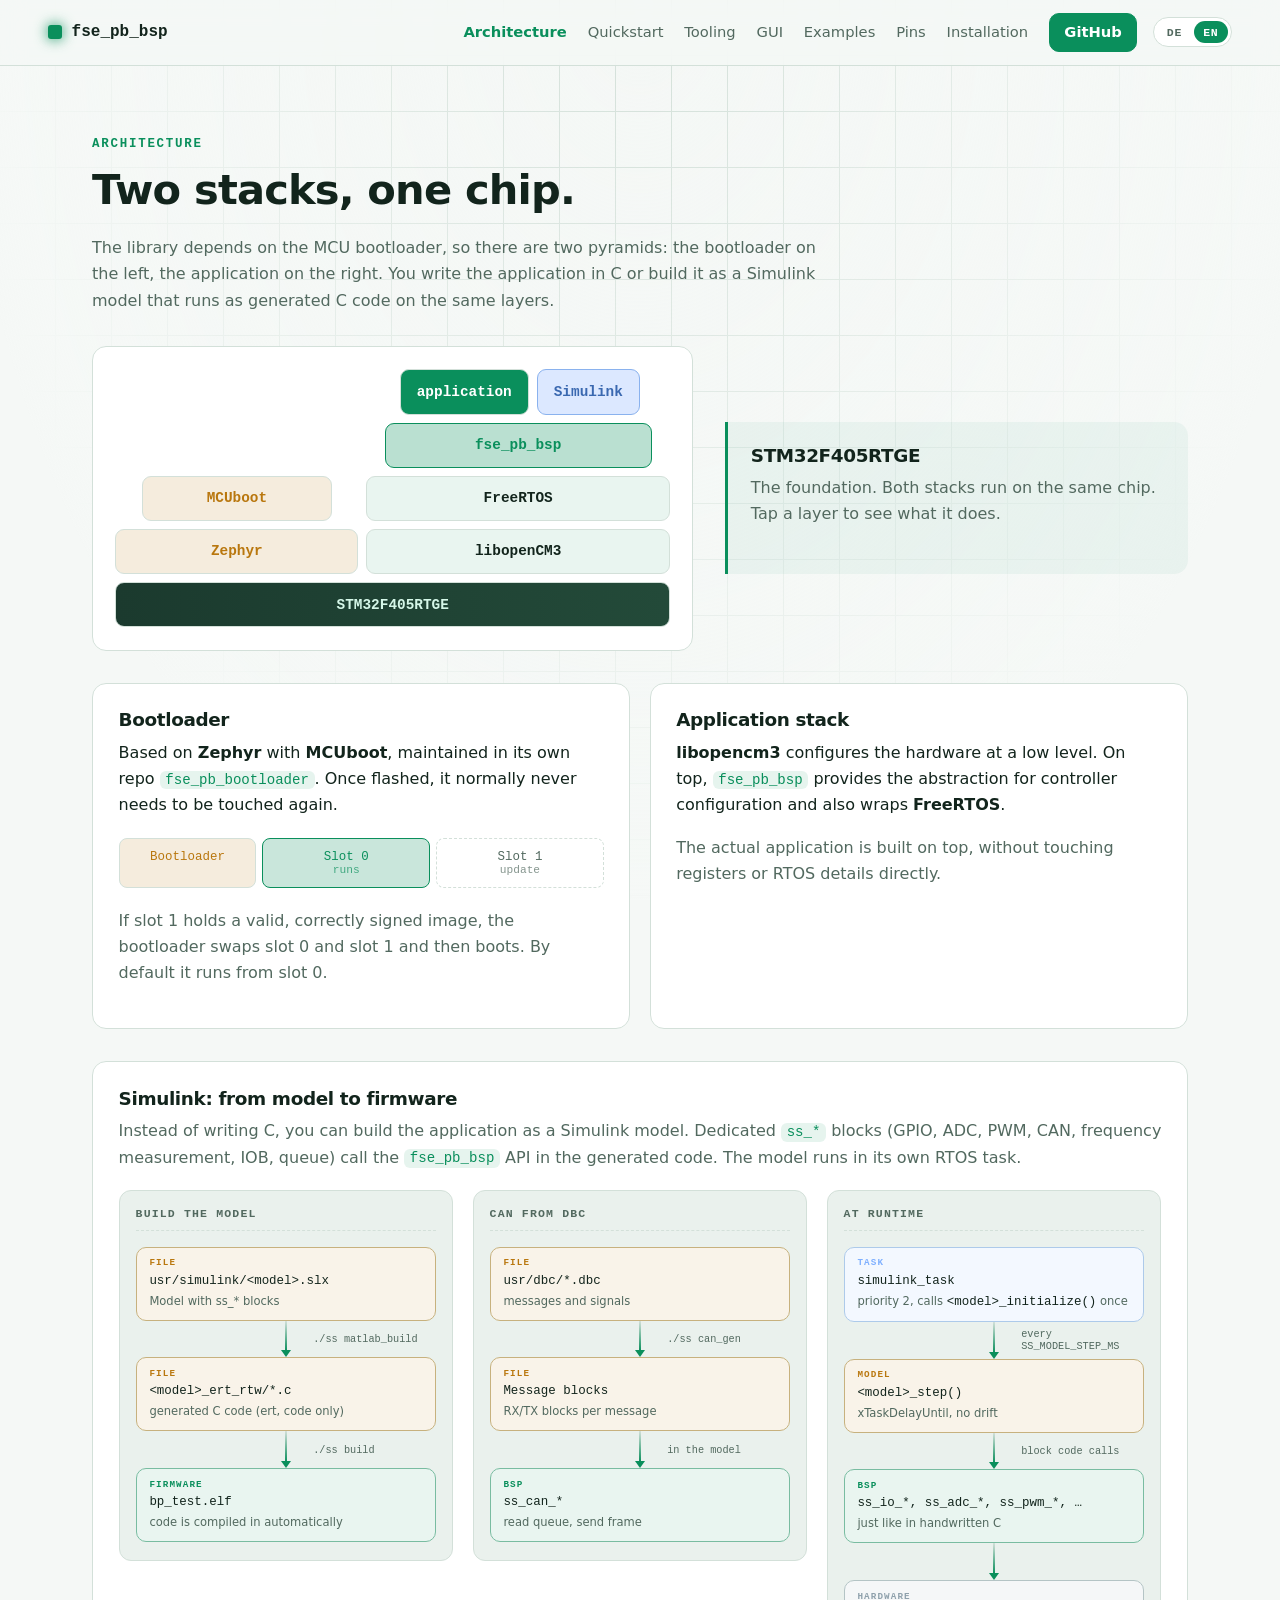
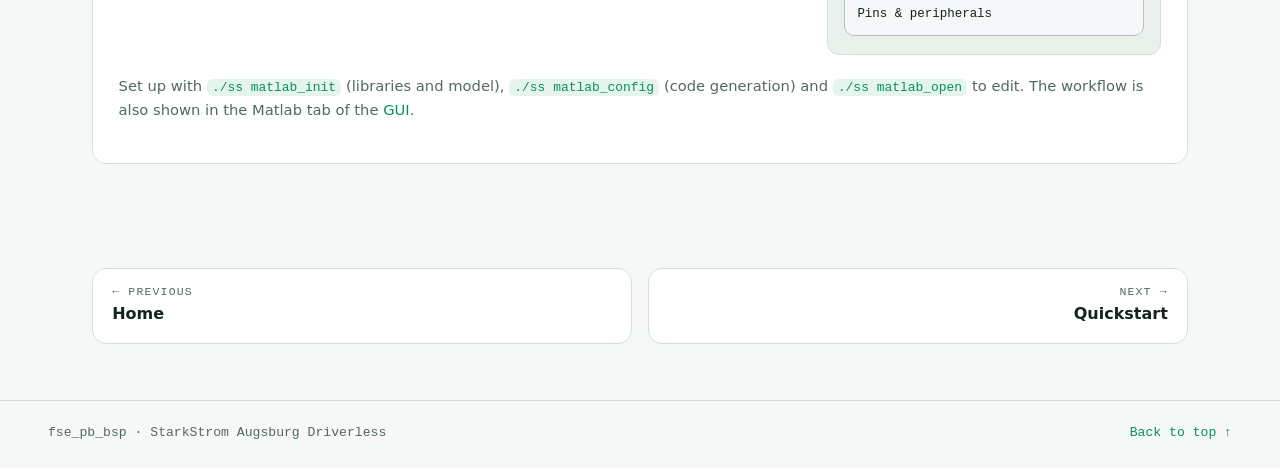
==== docs/architecture.html @ fa22a909 "Website: split into chapter subpages Home with chapter overview plus architecture, quickstart, tooli" ====
<!doctype html>
<html lang="de">
<head>
<meta charset="utf-8">
<meta name="viewport" content="width=device-width, initial-scale=1">
<title>Architektur – fse_pb_bsp</title>
<meta name="description" content="Bootloader- und Anwendungs-Stack, Simulink-Anbindung und der Weg vom Modell zur Firmware.">
<meta name="theme-color" content="#0b1210">
<link rel="icon" href="data:image/svg+xml,%3Csvg xmlns='http://www.w3.org/2000/svg' viewBox='0 0 32 32'%3E%3Crect width='32' height='32' rx='6' fill='%230b1210'/%3E%3Cpath d='M8 22V10h8a4 4 0 010 8H8' fill='none' stroke='%2333e6a0' stroke-width='3'/%3E%3C/svg%3E">
<link rel="stylesheet" href="css/style.css">
</head>
<body data-page="architecture">

<header class="nav">
  <a data-i="t1" class="brand" href="index.html"><span class="brand-mark"></span>fse_pb_bsp</a>
  <nav id="mainNav">
    <a data-i="t2" class="active" href="architecture.html">Architektur</a>
    <a data-i="t3" href="quickstart.html">Quickstart</a>
    <a data-i="t4" href="tooling.html">Tooling</a>
    <a data-i="t5" href="gui.html">GUI</a>
    <a data-i="t6" href="examples.html">Beispiele</a>
    <a data-i="t7" href="pins.html">Pins</a>
    <a data-i="t8" href="install.html">Installation</a>
    <a data-i="t9" class="btn btn-small" href="https://github.com/StarkStrom-Driverless/fse_pb_bsp">GitHub</a>
  </nav>
  <div class="lang" role="group" aria-label="Sprache / Language">
      <button type="button" data-lang="de" aria-pressed="true">DE</button>
      <button type="button" data-lang="en" aria-pressed="false">EN</button>
    </div>
  <button class="menu-btn" type="button" aria-label="Menu" aria-expanded="false" aria-controls="mainNav"><span></span><span></span><span></span></button>
</header>

<main id="top">

<section id="stack" class="block page">
  <div class="block-head">
    <p data-i="t32" class="eyebrow">Architektur</p>
    <h2 data-i="t33">Zwei Stacks, ein Chip.</h2>
    <p data-i="t34">Die Library hängt am MCU-Bootloader. Deshalb gibt es zwei Pyramiden: links der Bootloader, rechts die Anwendung. Diese schreibst du in C oder baust sie als Simulink-Modell, das als generierter C-Code auf denselben Schichten läuft.</p>
  </div>

  <div class="stack-wrap">
    <div class="stack" role="img" aria-label="Software-Pyramide: STM32F405RTGE als Basis, darauf links Zephyr und MCUboot, rechts libopenCM3, FreeRTOS, fse_pb_bsp und darüber application oder Simulink-Modell">
      <div class="col left">
        <div data-i="t35" class="lay l-boot" data-k="mcuboot">MCUboot</div>
        <div data-i="t36" class="lay l-boot" data-k="zephyr">Zephyr</div>
      </div>
      <div class="col right">
        <div class="lay-row">
          <div data-i="t37" class="lay l-app" data-k="app">application</div>
          <div data-i="t38" class="lay l-sim" data-k="sim">Simulink</div>
        </div>
        <div data-i="t39" class="lay l-bsp" data-k="bsp">fse_pb_bsp</div>
        <div data-i="t40" class="lay l-3p" data-k="rtos">FreeRTOS</div>
        <div data-i="t41" class="lay l-3p" data-k="ocm3">libopenCM3</div>
      </div>
      <div data-i="t42" class="lay l-hw" data-k="mcu">STM32F405RTGE</div>
    </div>

    <div class="stack-info" id="stackInfo">
      <h3 data-i="t43">STM32F405RTGE</h3>
      <p data-i="t44">Das Fundament. Beide Stacks laufen auf demselben Chip. Tippe auf eine Schicht, um zu sehen, was sie tut.</p>
    </div>
  </div>

  <div class="cards two">
    <article class="card">
      <h3 data-i="t45">Bootloader</h3>
      <p data-i="t46">Basiert auf <strong data-i="t47">Zephyr</strong> mit <strong data-i="t48">MCUboot</strong>, gepflegt im eigenen Repo <code>fse_pb_bootloader</code>.
         Einmal geflasht, muss er normalerweise nie wieder angefasst werden.</p>
      <div class="slots">
        <div data-i="t49" class="slot boot">Bootloader</div>
        <div data-i="t50" class="slot s0">Slot 0 <small data-i="t51">läuft</small></div>
        <div data-i="t52" class="slot s1">Slot 1 <small data-i="t53">Update</small></div>
      </div>
      <p data-i="t54" class="muted">Liegt in Slot 1 ein gültiges, korrekt signiertes Image, tauscht der Bootloader Slot 0 und Slot 1 und startet dann. Standardmäßig läuft er aus Slot 0.</p>
    </article>
    <article class="card">
      <h3 data-i="t55">Anwendungs-Stack</h3>
      <p data-i="t56"><strong data-i="t57">libopencm3</strong> konfiguriert die Hardware auf niedriger Ebene. <code>fse_pb_bsp</code> liefert
         darüber die Abstraktion für Controller-Konfiguration und kapselt außerdem <strong data-i="t58">FreeRTOS</strong>.</p>
      <p data-i="t59" class="muted">Darauf entsteht die eigentliche Anwendung, ohne Register oder RTOS-Details direkt anzufassen.</p>
    </article>
  </div>

  <div class="sim">
    <h3 data-i="t60">Simulink: vom Modell zur Firmware</h3>
    <p data-i="t61" class="muted">Statt C zu schreiben, kannst du die Anwendung als Simulink-Modell bauen. Eigene <code>ss_*</code>-Blöcke (GPIO, ADC, PWM, CAN, Frequenzmessung, IOB, Queue) rufen im generierten Code die <code>fse_pb_bsp</code>-API auf. Das Modell läuft in einem eigenen RTOS-Task.</p>
    <div class="ex-lanes">
      <div class="lane">
        <div data-i="t62" class="lane-t">Modell bauen</div>
        <div class="lane-row">
          <div class="nd n-obj"><span data-i="t63" class="tag">Datei</span><code>usr/simulink/&lt;model&gt;.slx</code><small data-i="t64">Modell mit ss_*-Blöcken</small></div>
          <div class="arr"><span data-i="t65">./ss matlab_build</span></div>
          <div class="nd n-obj"><span data-i="t66" class="tag">Datei</span><code>&lt;model&gt;_ert_rtw/*.c</code><small data-i="t67">generierter C-Code (ert, nur Code)</small></div>
          <div class="arr"><span data-i="t68">./ss build</span></div>
          <div class="nd n-api"><span data-i="t69" class="tag">Firmware</span><code>bp_test.elf</code><small data-i="t70">Code wird automatisch mitkompiliert</small></div>
        </div>
      </div>
      <div class="lane">
        <div data-i="t71" class="lane-t">CAN aus DBC</div>
        <div class="lane-row">
          <div class="nd n-obj"><span data-i="t72" class="tag">Datei</span><code>usr/dbc/*.dbc</code><small data-i="t73">Botschaften und Signale</small></div>
          <div class="arr"><span data-i="t74">./ss can_gen</span></div>
          <div class="nd n-obj"><span data-i="t75" class="tag">Datei</span><code data-i="c1">Message-Blöcke</code><small data-i="t76">RX/TX-Blöcke pro Botschaft</small></div>
          <div class="arr"><span data-i="t77">im Modell</span></div>
          <div class="nd n-api"><span data-i="t78" class="tag">bsp</span><code>ss_can_*</code><small data-i="t79">Queue lesen, Frame senden</small></div>
        </div>
      </div>
      <div class="lane">
        <div data-i="t80" class="lane-t">Zur Laufzeit</div>
        <div class="lane-row">
          <div class="nd n-task"><span data-i="t81" class="tag">Task</span><code>simulink_task</code><small data-i="t82">Priorität 2, ruft <code>&lt;model&gt;_initialize()</code> einmal auf</small></div>
          <div class="arr"><span data-i="t83">alle SS_MODEL_STEP_MS</span></div>
          <div class="nd n-obj"><span data-i="t84" class="tag">Modell</span><code>&lt;model&gt;_step()</code><small data-i="t85">xTaskDelayUntil, kein Drift</small></div>
          <div class="arr"><span data-i="t86">Block-Code ruft</span></div>
          <div class="nd n-api"><span data-i="t87" class="tag">bsp</span><code>ss_io_*, ss_adc_*, ss_pwm_*, …</code><small data-i="t88">wie in handgeschriebenem C</small></div>
          <div class="arr"><span></span></div>
          <div class="nd n-hw"><span data-i="t89" class="tag">Hardware</span><code data-i="c2">Pins &amp; Peripherie</code></div>
        </div>
      </div>
    </div>
    <p data-i="t90" class="note">Einrichtung mit <code>./ss matlab_init</code> (Libraries und Modell), <code>./ss matlab_config</code> (Code-Generierung) und <code>./ss matlab_open</code> zum Bearbeiten. Der Ablauf ist auch im Matlab-Tab der <a data-i="t91" href="gui.html">GUI</a> zu sehen.</p>
  </div>
</section>

<nav class="pager" aria-label="Kapitel"><a class="prev" href="index.html"><small data-i="n1">Zurück</small><span data-i="n3">Startseite</span></a><a class="next" href="quickstart.html"><small data-i="n2">Weiter</small><span data-i="t3">Quickstart</span></a></nav>

</main>

<footer class="foot">
  <span data-i="t271">fse_pb_bsp · StarkStrom Augsburg Driverless</span>
  <a data-i="t272" href="#top">Nach oben ↑</a>
</footer>

<script src="js/i18n.js"></script>
<script src="js/main.js"></script>
</body>
</html>
---- docs/css/style.css ----
:root {
  --bg: #0b1210;
  --bg2: #0f1a16;
  --panel: #121f1a;
  --line: #1f322a;
  --text: #dbe8e2;
  --muted: #8ba399;
  --accent: #33e6a0;
  --accent2: #f5b942;
  --accent-ink: #04140d;
  --code-bg: #08100d;
  --mono: ui-monospace, "JetBrains Mono", "Cascadia Code", "SF Mono", Menlo, Consolas, monospace;
  --sans: "Inter", system-ui, -apple-system, "Segoe UI", Roboto, "Helvetica Neue", sans-serif;
  --r: 14px;
}
:root[data-theme="light"] {
  --bg: #f5f8f6; --bg2: #eaf1ed; --panel: #ffffff; --line: #d3e0d9;
  --text: #12241c; --muted: #52695f; --accent: #0a8f5c; --accent2: #b9770e;
  --accent-ink: #ffffff; --code-bg: #0e1a15;
}
@media (prefers-color-scheme: light) {
  :root:not([data-theme="dark"]) {
    --bg: #f5f8f6; --bg2: #eaf1ed; --panel: #ffffff; --line: #d3e0d9;
    --text: #12241c; --muted: #52695f; --accent: #0a8f5c; --accent2: #b9770e;
    --accent-ink: #ffffff; --code-bg: #0e1a15;
  }
}

* { box-sizing: border-box; }
html { scroll-behavior: smooth; scroll-padding-top: 76px; }
body {
  overflow-x: clip;
  margin: 0; background: var(--bg); color: var(--text);
  font: 16px/1.65 var(--sans); -webkit-font-smoothing: antialiased;
  background-image:
    linear-gradient(var(--line) 1px, transparent 1px),
    linear-gradient(90deg, var(--line) 1px, transparent 1px);
  background-size: 56px 56px;
  background-position: -1px -1px;
  background-attachment: fixed;
}
body::before {
  content: ""; position: fixed; inset: 0; z-index: -1; pointer-events: none;
  background: radial-gradient(ellipse at 50% 0%, transparent 0%, var(--bg) 75%);
}
a { color: var(--accent); text-decoration: none; }
a:hover { text-decoration: underline; }
code { font-family: var(--mono); font-size: .88em; background: color-mix(in srgb, var(--accent) 10%, transparent); color: var(--accent); padding: .1em .4em; border-radius: 6px; }
h1, h2, h3 { line-height: 1.15; margin: 0 0 .5em; letter-spacing: -.02em; }
h2 { font-size: clamp(1.8rem, 3.5vw, 2.6rem); }
h3 { font-size: 1.15rem; }
p { margin: 0 0 1em; }
.muted { color: var(--muted); }
.eyebrow { font: 600 .78rem/1 var(--mono); letter-spacing: .14em; text-transform: uppercase; color: var(--accent); margin-bottom: 1rem; }

/* nav */
.nav {
  position: sticky; top: 0; z-index: 50; display: flex; align-items: center; justify-content: space-between;
  gap: 1rem; padding: .8rem clamp(1rem, 4vw, 3rem);
  background: color-mix(in srgb, var(--bg) 82%, transparent); backdrop-filter: blur(12px);
  border-bottom: 1px solid var(--line);
}
.brand { display: flex; align-items: center; gap: .6rem; font: 700 1rem var(--mono); color: var(--text); }
.brand:hover { text-decoration: none; }
.brand-mark { width: 14px; height: 14px; border-radius: 3px; background: var(--accent); box-shadow: 0 0 14px var(--accent); }
.nav nav { display: flex; align-items: center; gap: 1.3rem; }
.nav nav a { color: var(--muted); font-size: .92rem; }
.nav nav a:hover { color: var(--text); text-decoration: none; }
.nav nav a.btn { color: var(--accent-ink); }

/* buttons */
.btn {
  display: inline-block; padding: .8rem 1.4rem; border-radius: 10px; font-weight: 600;
  background: var(--accent); color: var(--accent-ink); border: 1px solid var(--accent);
  transition: transform .15s, box-shadow .15s;
}
.btn:hover { text-decoration: none; transform: translateY(-2px); box-shadow: 0 8px 26px color-mix(in srgb, var(--accent) 35%, transparent); }
.btn-ghost { background: transparent; color: var(--text); border-color: var(--line); }
.btn-ghost:hover { border-color: var(--accent); box-shadow: none; }
.btn-small { padding: .4rem .9rem; font-size: .88rem; }

main { max-width: 1160px; margin: 0 auto; padding: 0 clamp(1rem, 4vw, 2rem); }

/* hero */
.hero { display: grid; grid-template-columns: 1.05fr .95fr; gap: 3rem; align-items: center; padding: clamp(3rem, 9vw, 7rem) 0 3rem; }
.hero h1 { font-size: clamp(2.4rem, 6vw, 4.4rem); }
.grad { background: linear-gradient(100deg, var(--accent), var(--accent2)); -webkit-background-clip: text; background-clip: text; color: transparent; }
.lead { font-size: 1.15rem; color: var(--muted); max-width: 34em; }
.lead strong { color: var(--text); }
.cta { display: flex; flex-wrap: wrap; gap: .8rem; margin: 1.6rem 0; }
.cta.center { justify-content: center; }
.chips { display: flex; flex-wrap: wrap; gap: .5rem; list-style: none; padding: 0; margin: 0; }
.chips li { font: .78rem var(--mono); padding: .3rem .7rem; border: 1px solid var(--line); border-radius: 999px; color: var(--muted); background: var(--panel); }

.terminal { background: var(--code-bg); border: 1px solid var(--line); border-radius: var(--r); box-shadow: 0 30px 80px -30px rgba(0,0,0,.6), 0 0 0 1px color-mix(in srgb, var(--accent) 8%, transparent); overflow: hidden; }
.term-bar { display: flex; align-items: center; gap: 6px; padding: .6rem .9rem; background: #0d1a15; border-bottom: 1px solid var(--line); }
.term-bar i { width: 10px; height: 10px; border-radius: 50%; background: #2a3f36; }
.term-bar i:nth-child(1) { background: #ef6b5b; } .term-bar i:nth-child(2) { background: #f5b942; } .term-bar i:nth-child(3) { background: #33e6a0; }
.term-bar span { margin-left: auto; font: .75rem var(--mono); color: #6f8a7e; }
#term { margin: 0; padding: 1.1rem 1.2rem; min-height: 19em; font: .84rem/1.7 var(--mono); color: #c9ddd3; white-space: pre-wrap; }
#term .p { color: var(--accent); } #term .o { color: #7f9a8d; } #term .ok { color: #33e6a0; }
#term .cur { display: inline-block; width: .55em; height: 1.05em; background: var(--accent); vertical-align: -2px; animation: blink 1s steps(1) infinite; }
@keyframes blink { 50% { opacity: 0; } }

/* facts */
.facts { display: grid; grid-template-columns: repeat(4, 1fr); border: 1px solid var(--line); border-radius: var(--r); background: var(--panel); overflow: hidden; margin-bottom: 2rem; }
.facts div { padding: 1.4rem 1.5rem; border-right: 1px solid var(--line); }
.facts div:last-child { border-right: 0; }
.facts b { display: block; font: 700 2.2rem/1 var(--mono); color: var(--accent); margin-bottom: .4rem; }
.facts span { color: var(--muted); font-size: .88rem; line-height: 1.4; display: block; }

/* blocks */
.block { padding: clamp(3rem, 7vw, 5.5rem) 0; }
.block.alt { position: relative; }
.block.alt::before { content: ""; position: absolute; inset: 0 calc(50% - 50vw); background: color-mix(in srgb, var(--bg2) 88%, transparent); border-block: 1px solid var(--line); z-index: -1; }
.block-head { max-width: 46em; margin-bottom: 2rem; }
.block-head p:not(.eyebrow) { color: var(--muted); }

.cards { display: grid; gap: 1.2rem; margin-top: 2rem; }
.cards.two { grid-template-columns: 1fr 1fr; }
.card { background: var(--panel); border: 1px solid var(--line); border-radius: var(--r); padding: 1.6rem; }

/* stack diagram */
.stack-wrap { display: grid; grid-template-columns: 1.3fr 1fr; gap: 2rem; align-items: center; }
.stack { display: grid; grid-template-columns: 1fr 1.25fr; grid-template-rows: auto auto; gap: 8px 8px; background: var(--panel); border: 1px solid var(--line); border-radius: var(--r); padding: 1.4rem; align-items: end; }
.stack .col { display: flex; flex-direction: column; gap: 8px; }
.stack .l-hw { grid-column: 1 / -1; }
.lay { padding: .85rem 1rem; text-align: center; border-radius: 9px; font: 600 .9rem var(--mono); border: 1px solid var(--line); cursor: pointer; transition: transform .15s, box-shadow .15s, border-color .15s; user-select: none; }
.lay:hover, .lay.on { transform: translateY(-2px); border-color: var(--accent); box-shadow: 0 6px 20px -8px var(--accent); }
.l-hw { background: linear-gradient(90deg, #1b3a2e, #234a39); color: #d5f7e8; }
.l-boot { background: color-mix(in srgb, var(--accent2) 14%, var(--panel)); color: var(--accent2); }
.l-3p { background: color-mix(in srgb, var(--accent) 9%, var(--panel)); color: var(--text); }
.l-bsp { background: color-mix(in srgb, var(--accent) 28%, var(--panel)); color: var(--accent); border-color: var(--accent); }
.l-app { background: var(--accent); color: var(--accent-ink); width: 72%; margin: 0 auto; }
.col.right .l-3p, .col.right .l-bsp { width: 100%; }
.col.right .l-bsp { width: 88%; margin: 0 auto; }
.col.right .l-app { width: 76%; }
.col.left .lay { width: 100%; }
.col.left .lay:first-child { width: 78%; margin: 0 auto; }
.stack-info { padding: 1.4rem; border-left: 3px solid var(--accent); background: color-mix(in srgb, var(--accent) 5%, transparent); border-radius: 0 var(--r) var(--r) 0; min-height: 9.5rem; }
.stack-info p { color: var(--muted); margin: 0; }

.slots { display: flex; gap: 6px; margin: 1.2rem 0; font: .78rem var(--mono); }
.slot { padding: .7rem .5rem; border-radius: 8px; text-align: center; border: 1px solid var(--line); flex: 1; }
.slot small { display: block; opacity: .7; font-size: .7rem; }
.slot.boot { flex: .8; background: color-mix(in srgb, var(--accent2) 14%, var(--panel)); color: var(--accent2); }
.slot.s0 { background: color-mix(in srgb, var(--accent) 22%, var(--panel)); color: var(--accent); border-color: var(--accent); }
.slot.s1 { border-style: dashed; color: var(--muted); }

/* code */
.code { position: relative; margin: 0; background: var(--code-bg); border: 1px solid var(--line); border-radius: var(--r); padding: 1.2rem 1.3rem; overflow-x: auto; font: .84rem/1.7 var(--mono); color: #cfe3d9; }
.code code { background: none; color: inherit; padding: 0; font-size: inherit; }
.code.inline { display: inline-block; padding: .7rem 1.1rem; margin-top: .4rem; }
.code.big { margin-top: 1.2rem; }
.code .c { color: #6c8778; font-style: italic; } .code .k { color: #f5b942; } .code .s { color: #7fd6ff; }
.code .t { color: #c39bff; } .code .f { color: #33e6a0; }
.copy { position: absolute; top: .5rem; right: .5rem; font: .7rem var(--mono); padding: .25rem .6rem; border-radius: 6px; background: #14261f; color: #8ba399; border: 1px solid var(--line); cursor: pointer; opacity: 0; transition: opacity .15s; }
.code:hover .copy, .copy:focus { opacity: 1; }
.copy.done { color: var(--accent); }
@media (hover: none) { .copy { opacity: 1; } }

/* tabs */
.tab-list { display: inline-flex; padding: 4px; gap: 4px; background: var(--panel); border: 1px solid var(--line); border-radius: 12px; margin-bottom: 1.4rem; }
.tab-list button { font: 600 .9rem var(--sans); color: var(--muted); background: none; border: 0; padding: .55rem 1.1rem; border-radius: 9px; cursor: pointer; }
.tab-list button[aria-selected="true"] { background: var(--accent); color: var(--accent-ink); }
.split { display: grid; grid-template-columns: 1.1fr 1fr; gap: 2rem; align-items: start; }
.ticks { list-style: none; padding: 0; margin: 0; }
.ticks li { position: relative; padding: .45rem 0 .45rem 1.8rem; border-bottom: 1px dashed var(--line); }
.ticks li::before { content: "✓"; position: absolute; left: 0; color: var(--accent); font-weight: 700; }
.callout { padding: 1rem 1.2rem; border-left: 3px solid var(--accent2); background: color-mix(in srgb, var(--accent2) 8%, transparent); border-radius: 0 10px 10px 0; }

/* commands */
.cmd-grid { display: grid; grid-template-columns: repeat(2, 1fr); gap: 1rem; margin-top: 1.5rem; }
.cmd-grid.three { grid-template-columns: repeat(3, 1fr); margin-top: 0; }
.cmd { background: var(--panel); border: 1px solid var(--line); border-radius: var(--r); padding: 1.2rem 1.3rem; transition: border-color .15s, transform .15s; }
.cmd:hover { border-color: var(--accent); transform: translateY(-2px); }
.cmd > code { display: block; background: none; padding: 0; color: var(--accent); font-size: .92rem; margin-bottom: .5rem; word-break: break-word; }
.cmd p { margin: 0; color: var(--muted); font-size: .92rem; }
.cmd.hot { border-color: color-mix(in srgb, var(--accent) 55%, var(--line)); background: color-mix(in srgb, var(--accent) 6%, var(--panel)); }
.cmd.wide { grid-column: 1 / -1; }
.note { color: var(--muted); font-size: .92rem; margin-top: 1.2rem; }


.steps { list-style: none; padding: 0; margin: 1rem 0 1.4rem; display: grid; gap: .8rem; }
.steps li { display: flex; gap: 1rem; align-items: flex-start; background: var(--panel); border: 1px solid var(--line); border-radius: var(--r); padding: 1rem 1.2rem; }
.steps li > span { flex: none; width: 2rem; height: 2rem; border-radius: 50%; display: grid; place-items: center; font: 700 .9rem var(--mono); background: var(--accent); color: var(--accent-ink); }

/* pins */
.pin-tools { display: grid; gap: .9rem; margin-bottom: 1.2rem; }
#pinSearch { width: 100%; max-width: 26rem; font: 1rem var(--mono); padding: .75rem 1rem; border-radius: 10px; border: 1px solid var(--line); background: var(--panel); color: var(--text); }
#pinSearch:focus { outline: 2px solid var(--accent); outline-offset: 1px; }
.filters, .ports { display: flex; flex-wrap: wrap; gap: .45rem; }
.filters button, .ports button { font: 600 .8rem var(--mono); padding: .4rem .8rem; border-radius: 999px; border: 1px solid var(--line); background: var(--panel); color: var(--muted); cursor: pointer; }
.filters button[aria-pressed="true"], .ports button[aria-pressed="true"] { background: var(--accent); color: var(--accent-ink); border-color: var(--accent); }
.table-scroll { overflow-x: auto; border: 1px solid var(--line); border-radius: var(--r); background: var(--panel); }
.pins { width: 100%; border-collapse: collapse; font: .84rem var(--mono); min-width: 720px; }
.pins th { text-align: left; padding: .7rem .8rem; color: var(--muted); font-weight: 600; border-bottom: 1px solid var(--line); background: var(--bg2); position: sticky; top: 0; }
.pins td { padding: .5rem .8rem; border-bottom: 1px solid var(--line); white-space: nowrap; }
.pins tr:last-child td { border-bottom: 0; }
.pins tbody tr:hover { background: color-mix(in srgb, var(--accent) 6%, transparent); }
.pins td:first-child { font-weight: 700; color: var(--text); }
.pins .yes { color: var(--accent); }
.pins .sig { color: var(--accent2); }
.pins .none td:first-child { color: var(--muted); font-weight: 400; }
.pins mark { background: color-mix(in srgb, var(--accent2) 35%, transparent); color: inherit; border-radius: 3px; }

/* closing */
.closing { text-align: center; padding: clamp(3rem, 8vw, 6rem) 1rem; margin: 2rem 0 4rem; border: 1px solid var(--line); border-radius: 22px; background: radial-gradient(ellipse at 50% 120%, color-mix(in srgb, var(--accent) 22%, transparent), transparent 65%), var(--panel); }
.closing p { color: var(--muted); }
.foot { display: flex; justify-content: space-between; flex-wrap: wrap; gap: 1rem; padding: 1.5rem clamp(1rem, 4vw, 3rem); border-top: 1px solid var(--line); color: var(--muted); font: .82rem var(--mono); }

/* responsive */
@media (max-width: 900px) {
  .hero, .stack-wrap, .split, .cards.two { grid-template-columns: 1fr; }
  .facts { grid-template-columns: 1fr 1fr; }
  .facts div:nth-child(2) { border-right: 0; }
  .facts div:nth-child(-n+2) { border-bottom: 1px solid var(--line); }
  .cmd-grid, .cmd-grid.three { grid-template-columns: 1fr; }
}
@media (prefers-reduced-motion: reduce) {
  html { scroll-behavior: auto; }
  * { transition: none !important; animation: none !important; }
}

/* gui mockup */
.gui-win { background: var(--code-bg); border: 1px solid var(--line); border-radius: var(--r); overflow: hidden; box-shadow: 0 30px 80px -40px rgba(0,0,0,.6); color: #cfe3d9; font: .85rem/1.5 var(--mono); }
.gui-bar { display: flex; align-items: center; justify-content: space-between; padding: .5rem .8rem; background: #0d1a15; border-bottom: 1px solid var(--line); gap: 1rem; }
.gui-tabs { margin: 0; background: transparent; border: 0; padding: 0; }
.gui-tabs button { font-family: var(--mono); font-size: .8rem; padding: .4rem .9rem; color: #8ba399; }
.gui-tabs button[aria-selected="true"] { background: #1c3a2e; color: #33e6a0; }
.gui-title { font-size: .72rem; color: #6f8a7e; }
.gui-body { display: grid; grid-template-columns: 1fr 1fr; gap: 1.5rem; padding: 1.2rem 1.4rem; min-height: 21rem; }
.gui-body[hidden] { display: none; }
.gui-body.single { grid-template-columns: 1fr; }
.gui-col h4 { margin: 1rem 0 .5rem; padding-bottom: .3rem; border-bottom: 1px solid #1f322a; font-size: .74rem; letter-spacing: .1em; text-transform: uppercase; color: #6f8a7e; font-weight: 600; }
.gui-col h4:first-child { margin-top: 0; }
.gui-col h4 small { text-transform: none; letter-spacing: 0; margin-left: .6rem; color: #56705f; }
.gui-col p { margin: .3rem 0; }
.gui-col .muted { color: #6f8a7e; font-family: var(--sans); margin-top: 1rem; }
.gui-col code { background: #14261f; }
.dot { display: inline-block; width: 9px; height: 9px; border-radius: 50%; margin: 0 .4rem 0 .8rem; background: #4a5a52; }
.gui-col p > .dot:first-child { margin-left: 0; }
.dot.ok { background: #33e6a0; } .dot.warn { background: #f5b942; } .dot.bad { background: #ef6b5b; } .dot.idle { background: #4a5a52; }
.kv span { display: inline-block; min-width: 7.5em; color: #6f8a7e; }
.kv em { font-style: normal; color: #8ba399; margin-left: .4rem; }
.meter { display: grid; grid-template-columns: 3.5em 1fr 3em; gap: .6rem; align-items: center; margin: .35rem 0; }
.meter label { color: #6f8a7e; }
.bar { height: 8px; border-radius: 4px; background: #14261f; overflow: hidden; }
.bar b { display: block; height: 100%; background: linear-gradient(90deg, #33e6a0, #f5b942); }
.btnrow { display: flex; flex-wrap: wrap; gap: .5rem; margin: .8rem 0 .3rem; }
.gui-win u { text-decoration: none; padding: .35rem .8rem; background: #14261f; border: 1px solid #234437; border-radius: 6px; color: #cfe3d9; cursor: default; }
.gui-win u.hot { background: #1c3a2e; border-color: #33e6a0; color: #33e6a0; }
.ex-list { display: flex; flex-wrap: wrap; gap: .5rem; margin: .6rem 0; }
.flow { display: flex; align-items: stretch; flex-wrap: wrap; gap: .4rem; margin: 1rem 0; }
.flow > i { align-self: center; color: #56705f; font-style: normal; }
.fb { flex: 1 1 8.5rem; padding: .7rem .8rem; border: 1px solid #234437; border-left-width: 4px; border-radius: 8px; background: #101d18; }
.fb b { display: block; font-weight: 600; } .fb small { color: #8ba399; font-size: .74rem; }
.fb.ok { border-left-color: #33e6a0; } .fb.warn { border-left-color: #f5b942; } .fb.bad { border-left-color: #ef6b5b; } .fb.idle { border-left-color: #4a5a52; }
.legend { color: #8ba399; font-size: .78rem; }
.gui-log { padding: .6rem 1.4rem; border-top: 1px solid var(--line); background: #08100d; font-size: .78rem; color: #8ba399; }
.gui-log .p { color: #33e6a0; } .gui-log .ok { color: #33e6a0; }
@media (max-width: 900px) { .gui-body { grid-template-columns: 1fr; } .flow > i { display: none; } }

/* windows steps */
.steps.compact li { padding: .8rem 1rem; }
.steps.compact { margin-top: .6rem; }

/* example internals */
.under { margin-top: 3rem; padding: 1.6rem; background: var(--panel); border: 1px solid var(--line); border-radius: var(--r); }
.ex-pick { display: flex; flex-wrap: wrap; gap: .4rem; margin: 1rem 0 1.4rem; }
.ex-pick button { font: 600 .8rem var(--mono); padding: .4rem .8rem; border-radius: 8px; border: 1px solid var(--line); background: var(--bg2); color: var(--muted); cursor: pointer; }
.ex-pick button:hover { border-color: var(--accent); color: var(--text); }
.ex-pick button[aria-selected="true"] { background: var(--accent); color: var(--accent-ink); border-color: var(--accent); }
.ex-sum { font-size: 1.05rem; margin-bottom: 1.2rem; }
.ex-lanes { display: grid; grid-template-columns: repeat(auto-fit, minmax(17rem, 1fr)); gap: 1.2rem; align-items: start; }
.lane { background: var(--bg2); border: 1px solid var(--line); border-radius: 12px; padding: 1rem 1rem 1.1rem; }
.lane-t { font: 600 .72rem var(--mono); letter-spacing: .1em; text-transform: uppercase; color: var(--muted); margin-bottom: 1rem; padding-bottom: .6rem; border-bottom: 1px dashed var(--line); }
.lane-row { display: flex; flex-direction: column; align-items: stretch; }
.nd { position: relative; padding: .6rem .8rem .65rem; border-radius: 10px; border: 1px solid color-mix(in srgb, var(--c) 45%, var(--line)); background: color-mix(in srgb, var(--c) 9%, var(--panel)); display: flex; flex-direction: column; gap: .15rem; }
.nd .tag { font: 700 .58rem var(--mono); letter-spacing: .12em; text-transform: uppercase; color: var(--c); }
.nd code { background: none; padding: 0; font-size: .8rem; color: var(--text); word-break: break-word; }
.nd small { color: var(--muted); font-size: .72rem; line-height: 1.35; }
.n-hw { --c: #8fa1ac; } .n-isr { --c: #ef6b5b; } .n-obj { --c: var(--accent2); } .n-api { --c: var(--accent); } .n-task { --c: #7fb0ff; }
.arr { position: relative; height: 2.3rem; display: flex; align-items: center; padding-left: 1.6rem; }
.arr::before { content: ""; position: absolute; left: 50%; top: 0; bottom: 6px; width: 2px; margin-left: -1px; background: linear-gradient(var(--line), var(--accent)); }
.arr::after { content: ""; position: absolute; left: 50%; bottom: 0; margin-left: -5px; border: 5px solid transparent; border-top: 7px solid var(--accent); border-bottom: 0; }
.arr span { position: relative; margin-left: calc(50% + .6rem); font: .64rem/1.2 var(--mono); color: var(--muted); background: var(--bg2); padding: 0 .3rem; }
.arr b { display: none; }
.ex-note { margin: .4rem 0 0; padding: .9rem 1.1rem; border-left: 3px solid var(--accent2); background: color-mix(in srgb, var(--accent2) 8%, transparent); border-radius: 0 10px 10px 0; color: var(--muted); font-size: .92rem; }
.ex-legend { display: flex; flex-wrap: wrap; gap: 1.2rem; margin-top: 1.2rem; font: .74rem var(--mono); color: var(--muted); }
.ex-legend i { display: inline-block; width: 10px; height: 10px; border-radius: 2px; margin-right: .4rem; border: 0; }
.ex-legend i.n-hw { background: #8fa1ac; } .ex-legend i.n-isr { background: #ef6b5b; } .ex-legend i.n-obj { background: var(--accent2); }
.ex-legend i.n-api { background: var(--accent); } .ex-legend i.n-task { background: #7fb0ff; }

/* gui examples tab */
.gui-body.gui-ex { grid-template-columns: 11rem 1fr; gap: 1rem; }
.ex-side { display: flex; flex-direction: column; gap: 2px; border-right: 1px solid #1f322a; padding-right: .8rem; }
.ex-side u { background: none; border: 0; padding: .15rem .5rem; border-radius: 4px; color: #8ba399; }
.ex-side u.sel { background: #1c3a2e; color: #33e6a0; }
.ex-top { display: flex; align-items: center; gap: .6rem; flex-wrap: wrap; margin-bottom: .8rem; }
.ex-top .path { color: #6f8a7e; margin-right: auto; font-size: .78rem; }
.ex-src { margin: 0; padding: 1rem; background: #08100d; border: 1px solid #1f322a; border-radius: 8px; font: .8rem/1.6 var(--mono); overflow-x: auto; }
.ex-src .k { color: #f5b942; } .ex-src .s { color: #7fd6ff; } .ex-src .t { color: #c39bff; } .ex-src .f { color: #33e6a0; }
@media (max-width: 900px) { .gui-body.gui-ex { grid-template-columns: 1fr; } .ex-side { flex-direction: row; flex-wrap: wrap; border-right: 0; } }

/* simulink */
.lay-row { display: flex; gap: 8px; width: 100%; }
.lay-row .lay { flex: 1; width: auto !important; margin: 0 !important; }
.l-sim { background: color-mix(in srgb, #4f8cff 20%, var(--panel)); color: color-mix(in srgb, #4f8cff 65%, var(--text)); border-color: color-mix(in srgb, #4f8cff 55%, var(--line)); }
.col.right .l-app { width: auto; }
.sim { margin-top: 2rem; padding: 1.6rem; background: var(--panel); border: 1px solid var(--line); border-radius: var(--r); }
.sim .ex-lanes { margin-top: 1.2rem; }
.sim .nd code { font-size: .78rem; }

/* language switch */
.lang { display: inline-flex; padding: 3px; gap: 2px; border: 1px solid var(--line); border-radius: 999px; background: var(--panel); }
.lang button { font: 700 .72rem var(--mono); letter-spacing: .06em; padding: .28rem .6rem; border: 0; border-radius: 999px; background: none; color: var(--muted); cursor: pointer; }
.lang button[aria-pressed="true"] { background: var(--accent); color: var(--accent-ink); }
.col.right .lay-row { width: 78%; margin: 0 auto; }

/* nav: scrollspy + menu */
.nav nav { margin-left: auto; }
.nav nav a.active:not(.btn) { color: var(--accent); }
.menu-btn { display: none; width: 42px; height: 38px; border: 1px solid var(--line); border-radius: 10px; background: var(--panel); cursor: pointer; padding: 0; flex-direction: column; align-items: center; justify-content: center; gap: 4px; }
.menu-btn span { display: block; width: 18px; height: 2px; background: var(--text); border-radius: 2px; transition: transform .2s, opacity .2s; }
.menu-btn[aria-expanded="true"] span:nth-child(1) { transform: translateY(6px) rotate(45deg); }
.menu-btn[aria-expanded="true"] span:nth-child(2) { opacity: 0; }
.menu-btn[aria-expanded="true"] span:nth-child(3) { transform: translateY(-6px) rotate(-45deg); }

/* long tables scroll inside their box instead of stretching the page */
.table-scroll { max-height: 30rem; overflow-y: auto; }

/* phones */
@media (max-width: 900px) {
  .nav { gap: .6rem; padding: .6rem 1rem; }
  .nav .brand { margin-right: auto; }
  .menu-btn { display: flex; }
  .nav nav { display: none; position: absolute; top: 100%; left: 0; right: 0; margin: 0; flex-direction: column; align-items: stretch; gap: 0; padding: .4rem 1rem 1rem; background: var(--bg); border-bottom: 1px solid var(--line); box-shadow: 0 20px 40px -20px rgba(0,0,0,.4); }
  .nav nav.open { display: flex; }
  .nav nav a { padding: .8rem .2rem; font-size: 1rem; border-bottom: 1px solid var(--line); }
  .nav nav a.btn { margin-top: .8rem; text-align: center; border-bottom: 0; padding: .7rem; }
  .hero { padding-top: 2.2rem; gap: 2rem; }
  .terminal { order: 2; }
  #term { font-size: .78rem; min-height: 16em; }
  .block { padding: 2.6rem 0; }
  .block-head { margin-bottom: 1.4rem; }
  .cta .btn { flex: 1 1 100%; text-align: center; }
  .stack { padding: 1rem; }
  .lay { font-size: .78rem; padding: .7rem .4rem; }
  .card, .under, .sim { padding: 1.1rem; }
  .tab-list { display: flex; width: 100%; overflow-x: auto; }
  .tab-list button { flex: 1 0 auto; white-space: nowrap; padding: .55rem .8rem; }
  .code, .code.big { font-size: .76rem; padding: 1rem; }
  .copy { opacity: 1; }
  .gui-body { padding: .9rem; min-height: 0; }
  .gui-bar { padding: .4rem .5rem; }
  .gui-title { display: none; }
  .fb { flex-basis: 100%; }
  .ex-pick button { font-size: .74rem; padding: .35rem .6rem; }
  .table-scroll { max-height: 24rem; }
  .facts b { font-size: 1.7rem; }
  .facts div { padding: 1rem; }
  .closing { margin-bottom: 2rem; border-radius: 16px; }
  .cmd-grid { gap: .7rem; }
}
@media (max-width: 480px) {
  main { padding: 0 1rem; }
  h2 { font-size: 1.7rem; }
  .lead { font-size: 1.02rem; }
  .facts { grid-template-columns: 1fr 1fr; }
  .nd { padding: .55rem .7rem; }
  .arr span { font-size: .6rem; }
  .lane { padding: .8rem; }
  .split { gap: 1.2rem; }
  .foot { flex-direction: column; text-align: center; }
}

/* overflow safety */
.split > *, .hero > *, .stack-wrap > *, .cards > *, .gui-body > *, .ex-lanes > *, .cmd-grid > * { min-width: 0; }
p code, li code, td code, .callout code, .cmd code, .nd code { overflow-wrap: anywhere; }
@media (max-width: 900px) {
  .col.right .lay-row { width: 100%; }
  .lay-row { gap: 6px; }
  .l-app, .l-sim { font-size: .72rem; }
}

/* chapter pages */
.block.page { padding-top: clamp(2.5rem, 6vw, 4.5rem); }
.chap-grid { display: grid; grid-template-columns: repeat(auto-fill, minmax(17rem, 1fr)); gap: 1rem; }
.chap { position: relative; display: block; padding: 1.4rem 1.4rem 1.5rem; background: var(--panel); border: 1px solid var(--line); border-radius: var(--r); color: var(--text); transition: transform .15s, border-color .15s, box-shadow .15s; }
.chap:hover { text-decoration: none; transform: translateY(-3px); border-color: var(--accent); box-shadow: 0 14px 34px -18px var(--accent); }
.chap .num { display: block; font: 700 .78rem var(--mono); color: var(--accent); letter-spacing: .12em; margin-bottom: .8rem; }
.chap h3 { font-size: 1.25rem; margin-bottom: .4rem; }
.chap p { color: var(--muted); font-size: .92rem; margin: 0; }
.chap::after { content: "→"; position: absolute; right: 1.2rem; top: 1.2rem; color: var(--muted); transition: transform .15s, color .15s; }
.chap:hover::after { transform: translateX(4px); color: var(--accent); }
.pager { display: grid; grid-template-columns: 1fr 1fr; gap: 1rem; margin: 1rem 0 3.5rem; }
.pager a { display: flex; flex-direction: column; gap: .2rem; padding: 1rem 1.2rem; background: var(--panel); border: 1px solid var(--line); border-radius: var(--r); color: var(--text); font-weight: 600; transition: border-color .15s, transform .15s; }
.pager a:hover { text-decoration: none; border-color: var(--accent); transform: translateY(-2px); }
.pager small { font: .72rem var(--mono); letter-spacing: .1em; text-transform: uppercase; color: var(--muted); font-weight: 400; }
.pager .next { text-align: right; align-items: flex-end; }
.pager .prev small::before { content: "← "; } .pager .next small::after { content: " →"; }
.nav nav a.active:not(.btn) { color: var(--accent); font-weight: 600; }
@media (max-width: 480px) { .pager { grid-template-columns: 1fr; } .pager .next { text-align: left; align-items: flex-start; } }
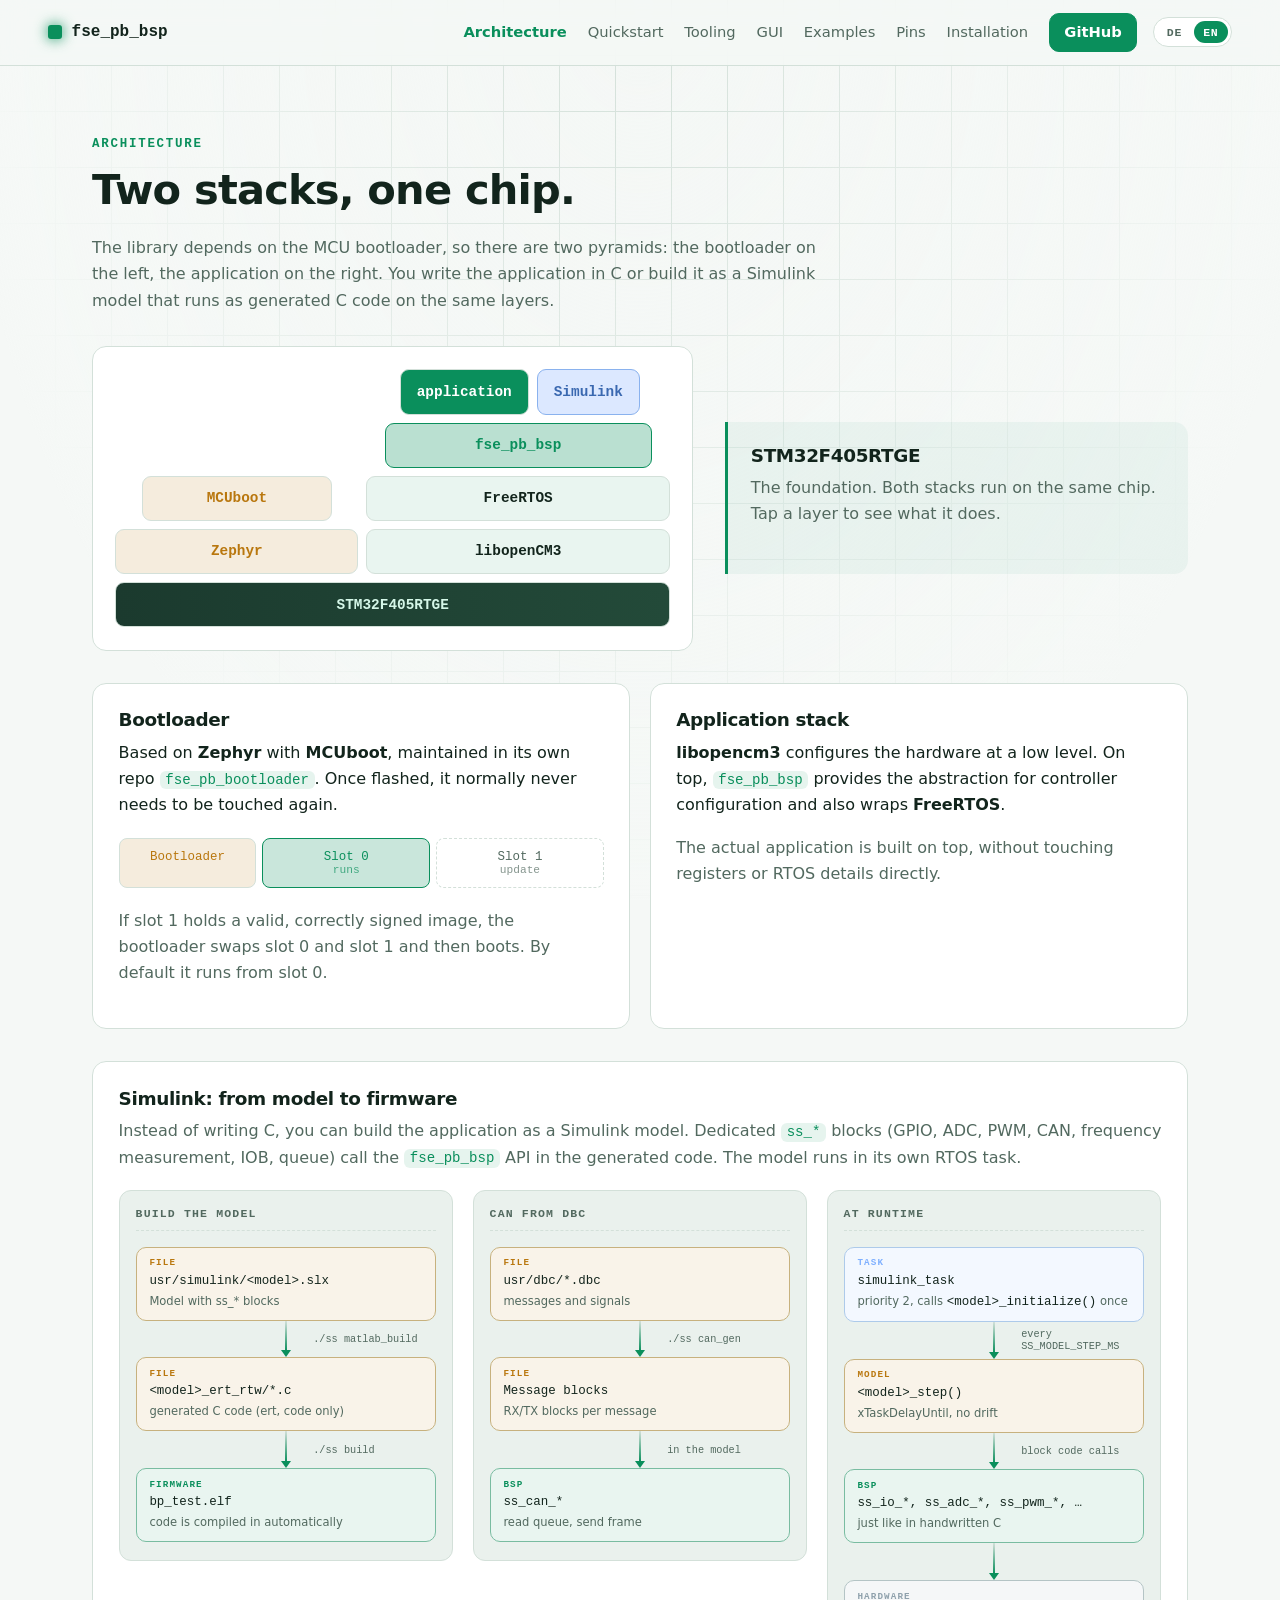
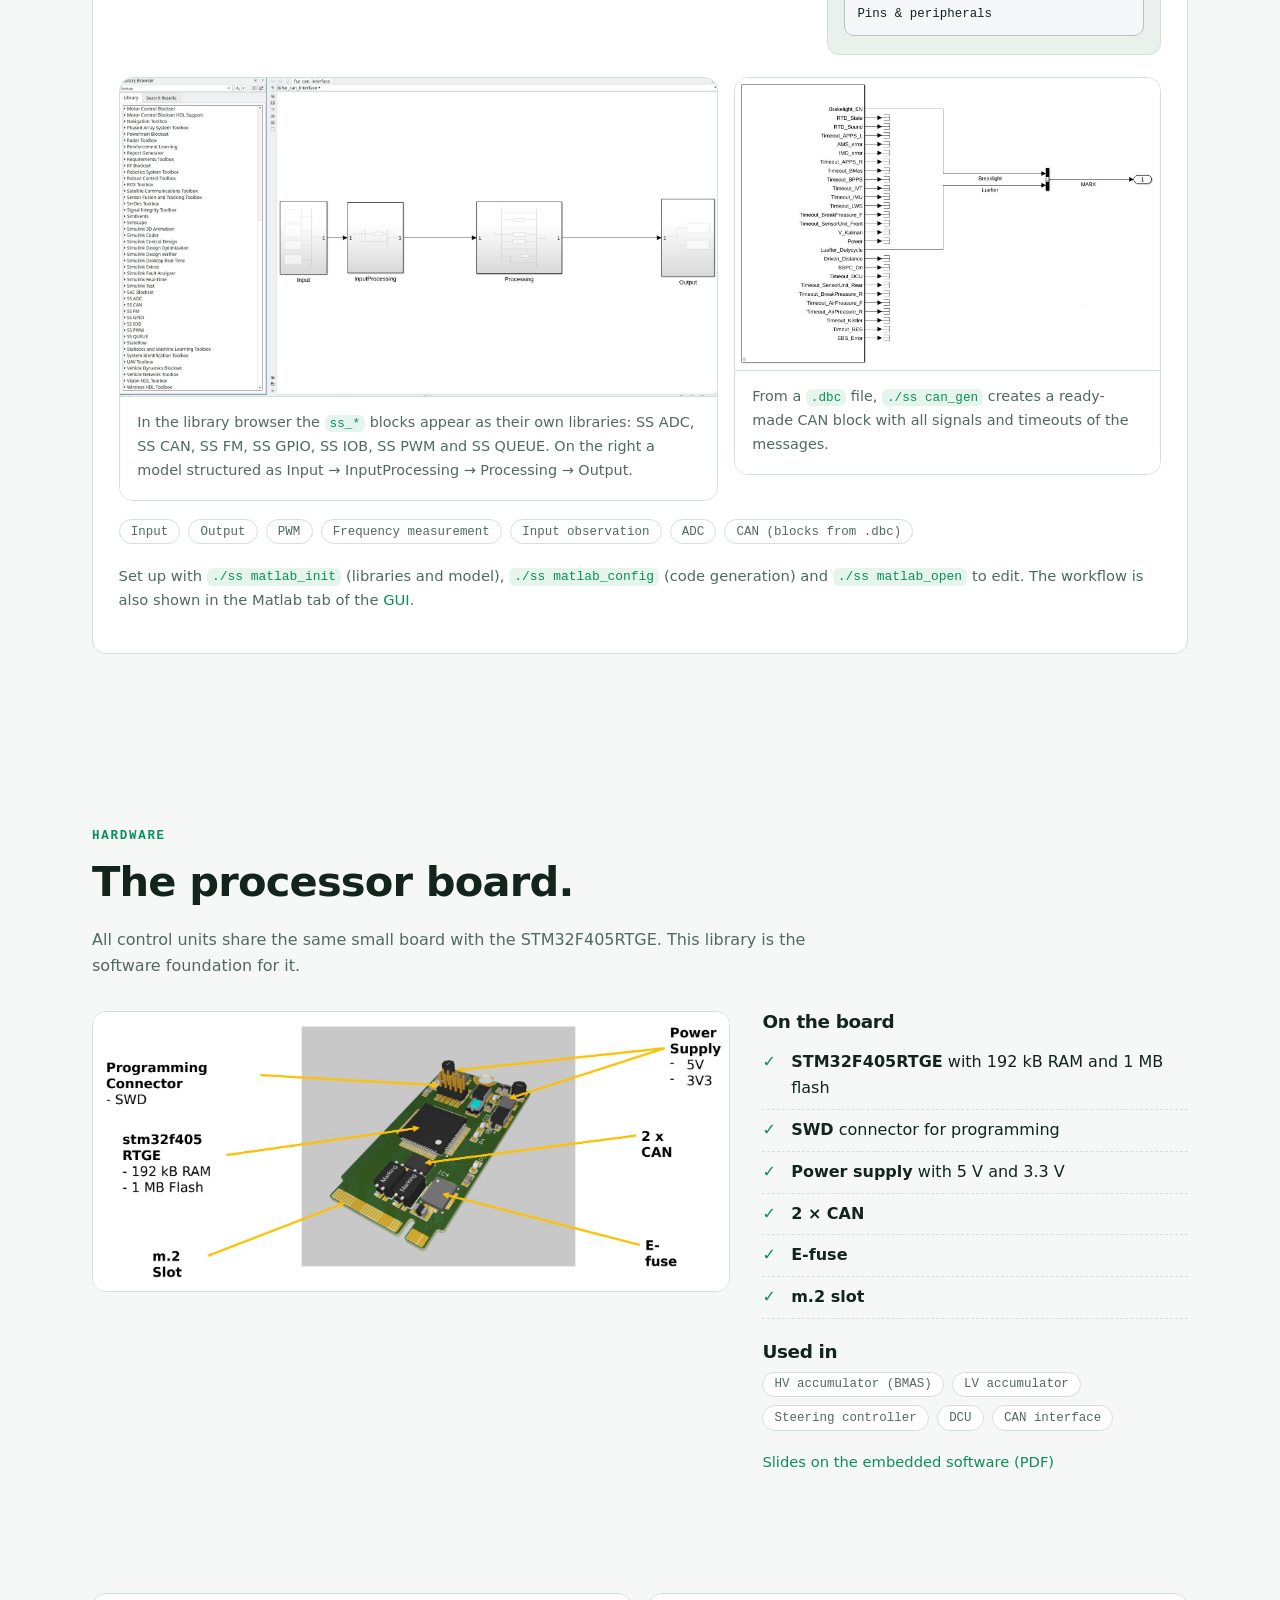
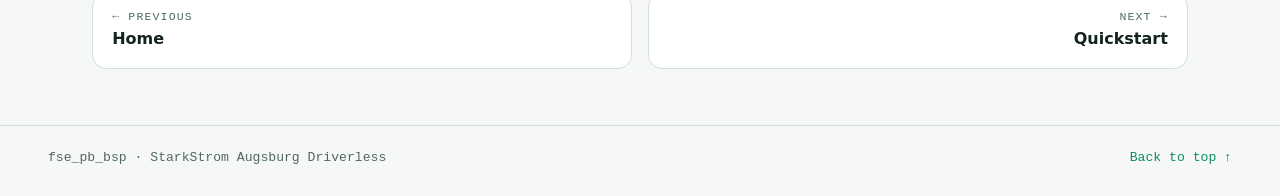
==== commit 5ea276c4: "Website: add processor board and Simulink figures from the slide deck Board photo with facts and usa" ====
--- a/docs/architecture.html
+++ b/docs/architecture.html
@@ -120,7 +120,50 @@
         </div>
       </div>
     </div>
+
+    <div class="sim-figs">
+      <figure class="fig">
+        <a href="assets/simulink-model.jpg" target="_blank" rel="noopener"><img src="assets/simulink-model.jpg" width="1800" height="958" loading="lazy" alt="Simulink Library Browser mit den SS-Bibliotheken und einem Modell aus Input, InputProcessing, Processing und Output" data-alt-en="Simulink library browser with the SS libraries and a model made of Input, InputProcessing, Processing and Output"></a>
+        <figcaption data-i="s1">Im Library Browser erscheinen die <code>ss_*</code>-Blöcke als eigene Bibliotheken: SS ADC, SS CAN, SS FM, SS GPIO, SS IOB, SS PWM und SS QUEUE. Rechts ein Modell mit der Struktur Input → InputProcessing → Processing → Output.</figcaption>
+      </figure>
+      <figure class="fig">
+        <a href="assets/simulink-can-block.jpg" target="_blank" rel="noopener"><img src="assets/simulink-can-block.jpg" width="1448" height="992" loading="lazy" alt="Aus einer DBC-Datei generierter CAN-Block mit Signalausgängen" data-alt-en="CAN block generated from a DBC file with signal outputs"></a>
+        <figcaption data-i="s2">Aus einer <code>.dbc</code>-Datei erzeugt <code>./ss can_gen</code> einen fertigen CAN-Block mit allen Signalen und Timeouts der Botschaften.</figcaption>
+      </figure>
+    </div>
+    <ul class="chips blocks">
+      <li data-i="s3">Input</li><li data-i="s4">Output</li><li>PWM</li><li data-i="s5">Frequenzmessung</li><li data-i="s6">Input Observation</li><li>ADC</li><li data-i="s7">CAN (Blöcke aus .dbc)</li>
+    </ul>
     <p data-i="t90" class="note">Einrichtung mit <code>./ss matlab_init</code> (Libraries und Modell), <code>./ss matlab_config</code> (Code-Generierung) und <code>./ss matlab_open</code> zum Bearbeiten. Der Ablauf ist auch im Matlab-Tab der <a data-i="t91" href="gui.html">GUI</a> zu sehen.</p>
+  </div>
+</section>
+
+<section id="board" class="block board">
+  <div class="block-head">
+    <p class="eyebrow" data-i="b0">Hardware</p>
+    <h2 data-i="b1">Das Prozessorboard.</h2>
+    <p data-i="b2">Alle Steuergeräte teilen sich dasselbe kleine Board mit dem STM32F405RTGE. Die Library ist die Software-Grundlage dafür.</p>
+  </div>
+  <div class="board-grid">
+    <figure class="fig light">
+      <a href="assets/processorboard.jpg" target="_blank" rel="noopener"><img src="assets/processorboard.jpg" width="1760" height="769" loading="lazy" alt="Prozessorboard mit Beschriftung: SWD-Programmierstecker, STM32F405RTGE, Spannungsversorgung, 2 x CAN, E-Fuse und m.2-Steckplatz" data-alt-en="Processor board with labels: SWD programming connector, STM32F405RTGE, power supply, 2 x CAN, e-fuse and m.2 slot"></a>
+    </figure>
+    <div class="board-info">
+      <h3 data-i="b3">Auf dem Board</h3>
+      <ul class="ticks">
+        <li data-i="b4"><strong>STM32F405RTGE</strong> mit 192 kB RAM und 1 MB Flash</li>
+        <li data-i="b5"><strong>SWD</strong>-Stecker zum Programmieren</li>
+        <li data-i="b6"><strong>Spannungsversorgung</strong> mit 5 V und 3,3 V</li>
+        <li data-i="b7"><strong>2 × CAN</strong></li>
+        <li data-i="b8"><strong>E-Fuse</strong></li>
+        <li data-i="b9"><strong>m.2-Steckplatz</strong></li>
+      </ul>
+      <h3 data-i="b10">Im Einsatz in</h3>
+      <ul class="chips">
+        <li data-i="b11">HV Accumulator (BMAS)</li><li data-i="b12">LV Accumulator</li><li data-i="b13">Steering Controller</li><li>DCU</li><li data-i="b14">CAN Interface</li>
+      </ul>
+      <p class="note"><a href="Embedded_Software.pdf" data-i="b15">Foliensatz zur Embedded Software (PDF)</a></p>
+    </div>
   </div>
 </section>
 
--- a/docs/css/style.css
+++ b/docs/css/style.css
@@ -402,3 +402,15 @@
 .pager .prev small::before { content: "← "; } .pager .next small::after { content: " →"; }
 .nav nav a.active:not(.btn) { color: var(--accent); font-weight: 600; }
 @media (max-width: 480px) { .pager { grid-template-columns: 1fr; } .pager .next { text-align: left; align-items: flex-start; } }
+
+/* figures */
+.fig { margin: 0; background: var(--panel); border: 1px solid var(--line); border-radius: var(--r); overflow: hidden; }
+.fig img { display: block; width: 100%; height: auto; }
+.fig.light { background: #fff; }
+.fig figcaption { padding: .9rem 1.1rem 1.1rem; color: var(--muted); font-size: .9rem; border-top: 1px solid var(--line); background: var(--panel); }
+.sim-figs { display: grid; grid-template-columns: 1.4fr 1fr; gap: 1rem; margin-top: 1.4rem; align-items: start; }
+.sim-figs .fig:nth-child(2) img { background: #fff; }
+.chips.blocks { margin-top: 1.1rem; }
+.board-grid { display: grid; grid-template-columns: 1.5fr 1fr; gap: 2rem; align-items: start; }
+.board-info h3 { margin-top: 1.4rem; } .board-info h3:first-child { margin-top: 0; }
+@media (max-width: 900px) { .sim-figs, .board-grid { grid-template-columns: 1fr; } }
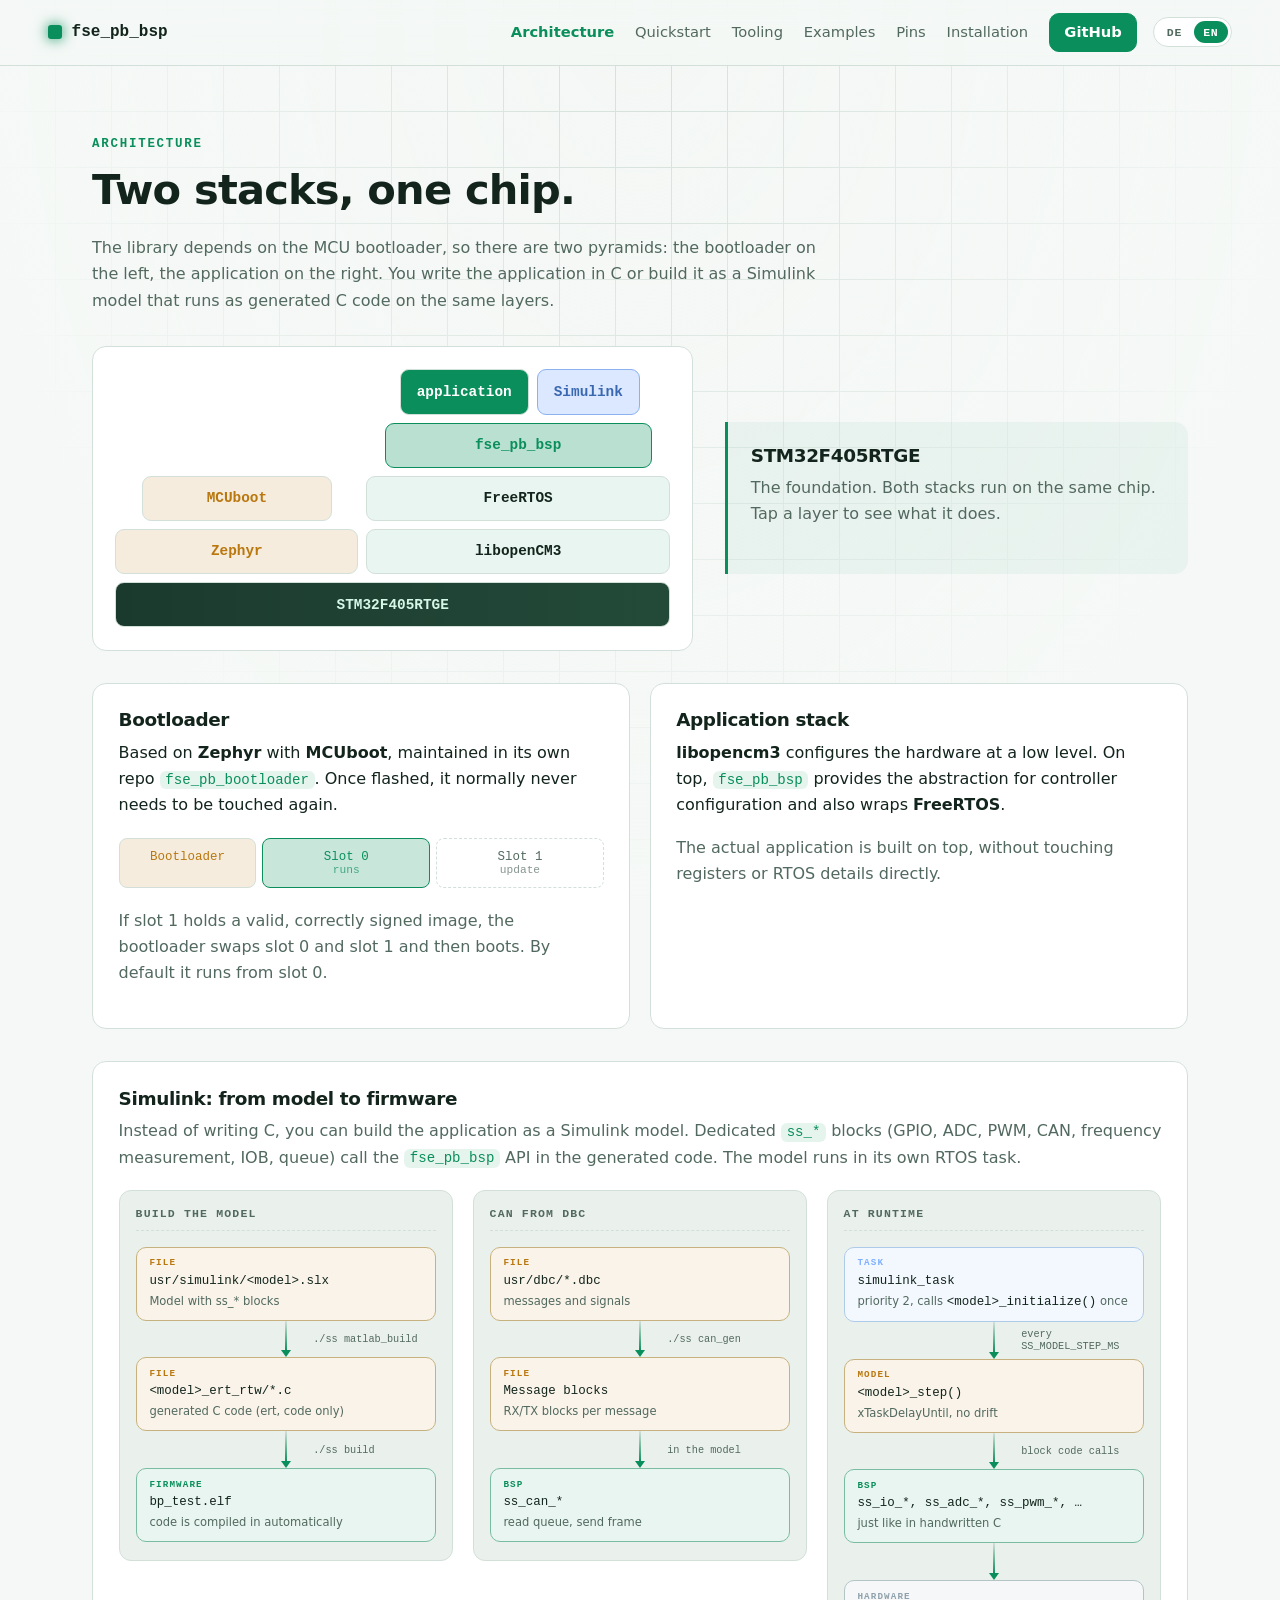
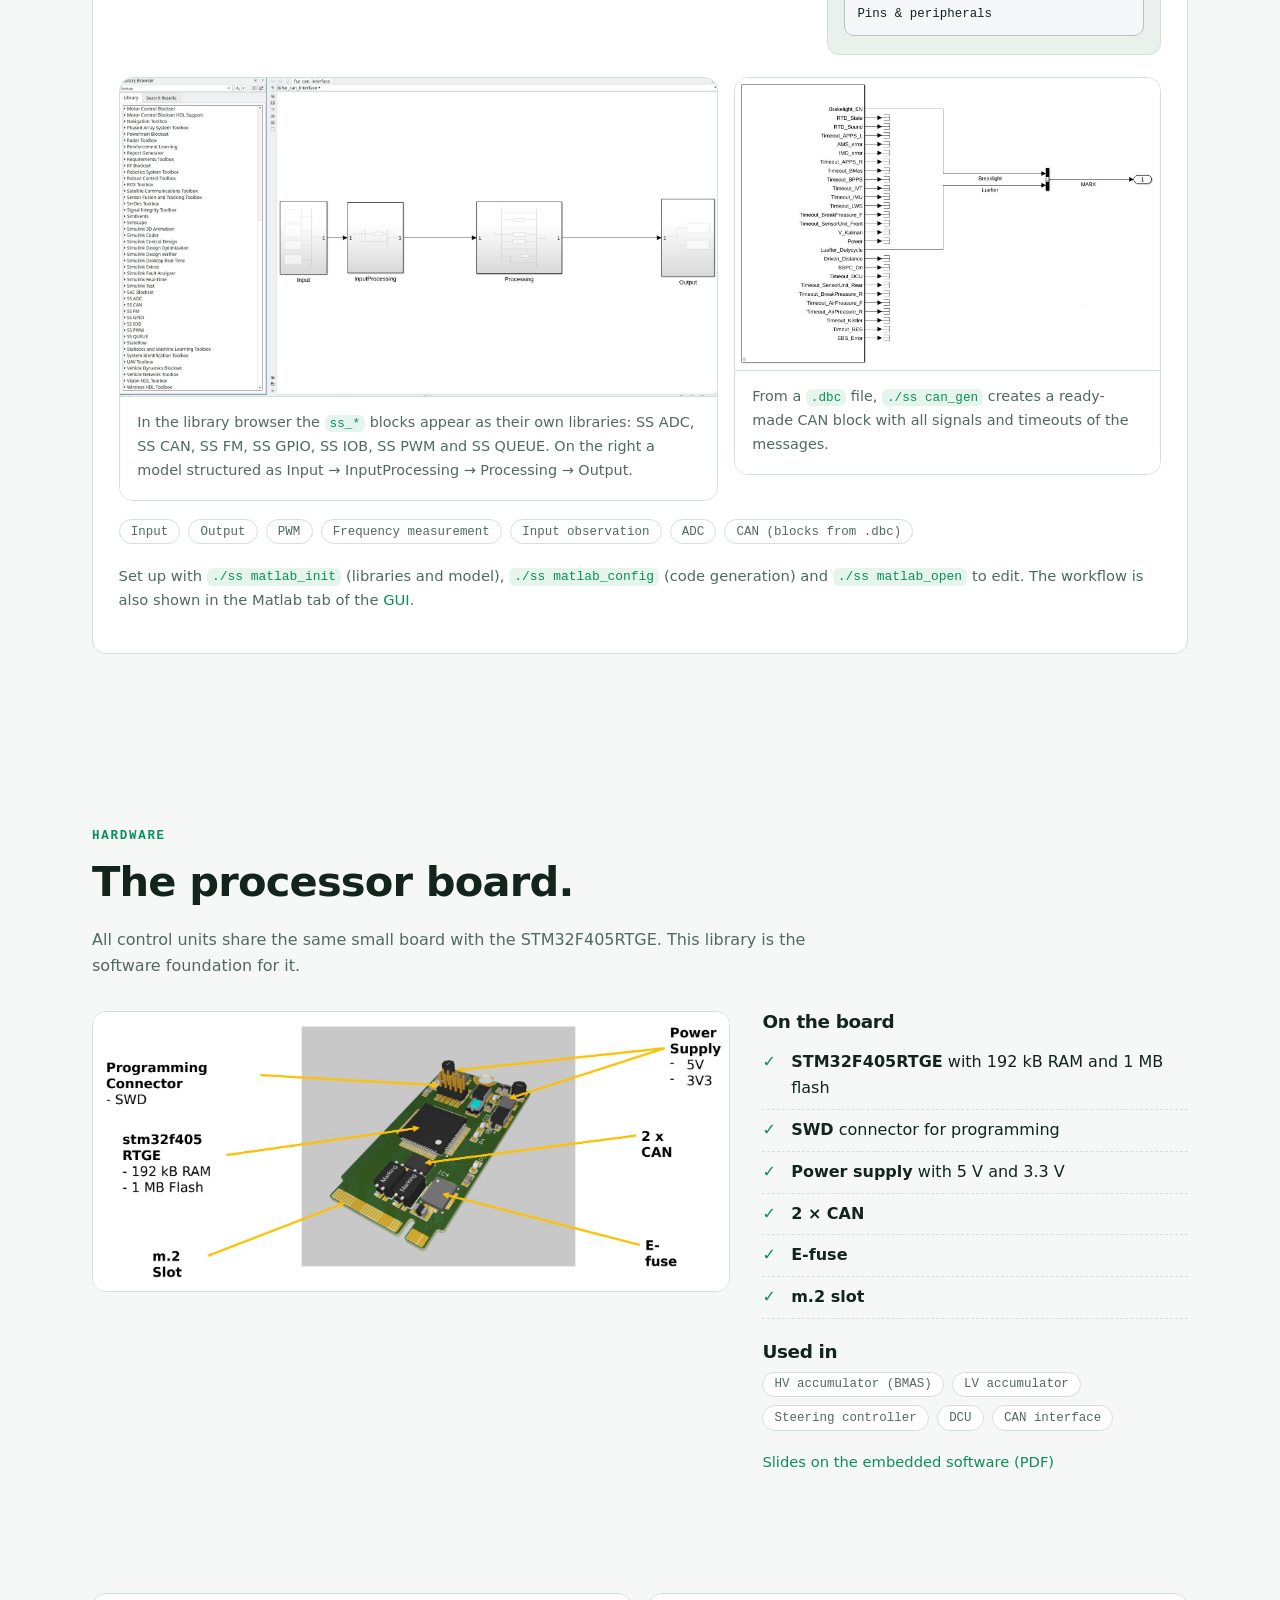
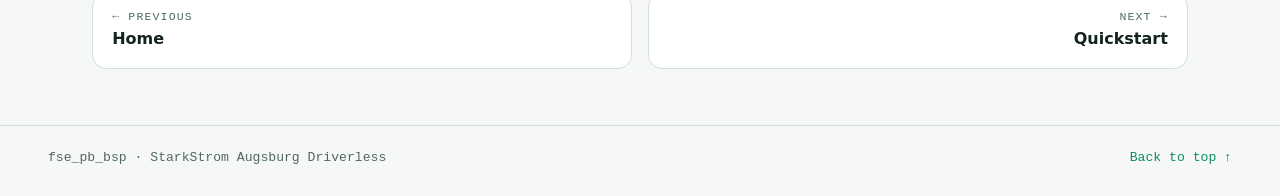
==== commit f316c363: "Website: merge GUI into the tooling page ./ss gui card links to the GUI section on the same page; gu" ====
--- a/docs/architecture.html
+++ b/docs/architecture.html
@@ -17,7 +17,6 @@
     <a data-i="t2" class="active" href="architecture.html">Architektur</a>
     <a data-i="t3" href="quickstart.html">Quickstart</a>
     <a data-i="t4" href="tooling.html">Tooling</a>
-    <a data-i="t5" href="gui.html">GUI</a>
     <a data-i="t6" href="examples.html">Beispiele</a>
     <a data-i="t7" href="pins.html">Pins</a>
     <a data-i="t8" href="install.html">Installation</a>
@@ -134,7 +133,7 @@
     <ul class="chips blocks">
       <li data-i="s3">Input</li><li data-i="s4">Output</li><li>PWM</li><li data-i="s5">Frequenzmessung</li><li data-i="s6">Input Observation</li><li>ADC</li><li data-i="s7">CAN (Blöcke aus .dbc)</li>
     </ul>
-    <p data-i="t90" class="note">Einrichtung mit <code>./ss matlab_init</code> (Libraries und Modell), <code>./ss matlab_config</code> (Code-Generierung) und <code>./ss matlab_open</code> zum Bearbeiten. Der Ablauf ist auch im Matlab-Tab der <a data-i="t91" href="gui.html">GUI</a> zu sehen.</p>
+    <p data-i="t90" class="note">Einrichtung mit <code>./ss matlab_init</code> (Libraries und Modell), <code>./ss matlab_config</code> (Code-Generierung) und <code>./ss matlab_open</code> zum Bearbeiten. Der Ablauf ist auch im Matlab-Tab der <a data-i="t91" href="tooling.html#gui">GUI</a> zu sehen.</p>
   </div>
 </section>
 
--- a/docs/css/style.css
+++ b/docs/css/style.css
@@ -414,3 +414,11 @@
 .board-grid { display: grid; grid-template-columns: 1.5fr 1fr; gap: 2rem; align-items: start; }
 .board-info h3 { margin-top: 1.4rem; } .board-info h3:first-child { margin-top: 0; }
 @media (max-width: 900px) { .sim-figs, .board-grid { grid-template-columns: 1fr; } }
+
+/* tooling -> gui */
+.cmd.gui-link { display: block; color: var(--text); position: relative; border-color: color-mix(in srgb, var(--accent) 60%, var(--line)); background: color-mix(in srgb, var(--accent) 7%, var(--panel)); }
+.cmd.gui-link:hover { text-decoration: none; }
+.cmd.gui-link .go { display: inline-block; margin-top: .8rem; font: 700 .82rem var(--mono); color: var(--accent); }
+.cmd.gui-link:hover .go { text-decoration: underline; }
+.block.gui-sec { padding-top: 1rem; }
+.code.inline { padding-right: 5.6rem; }
